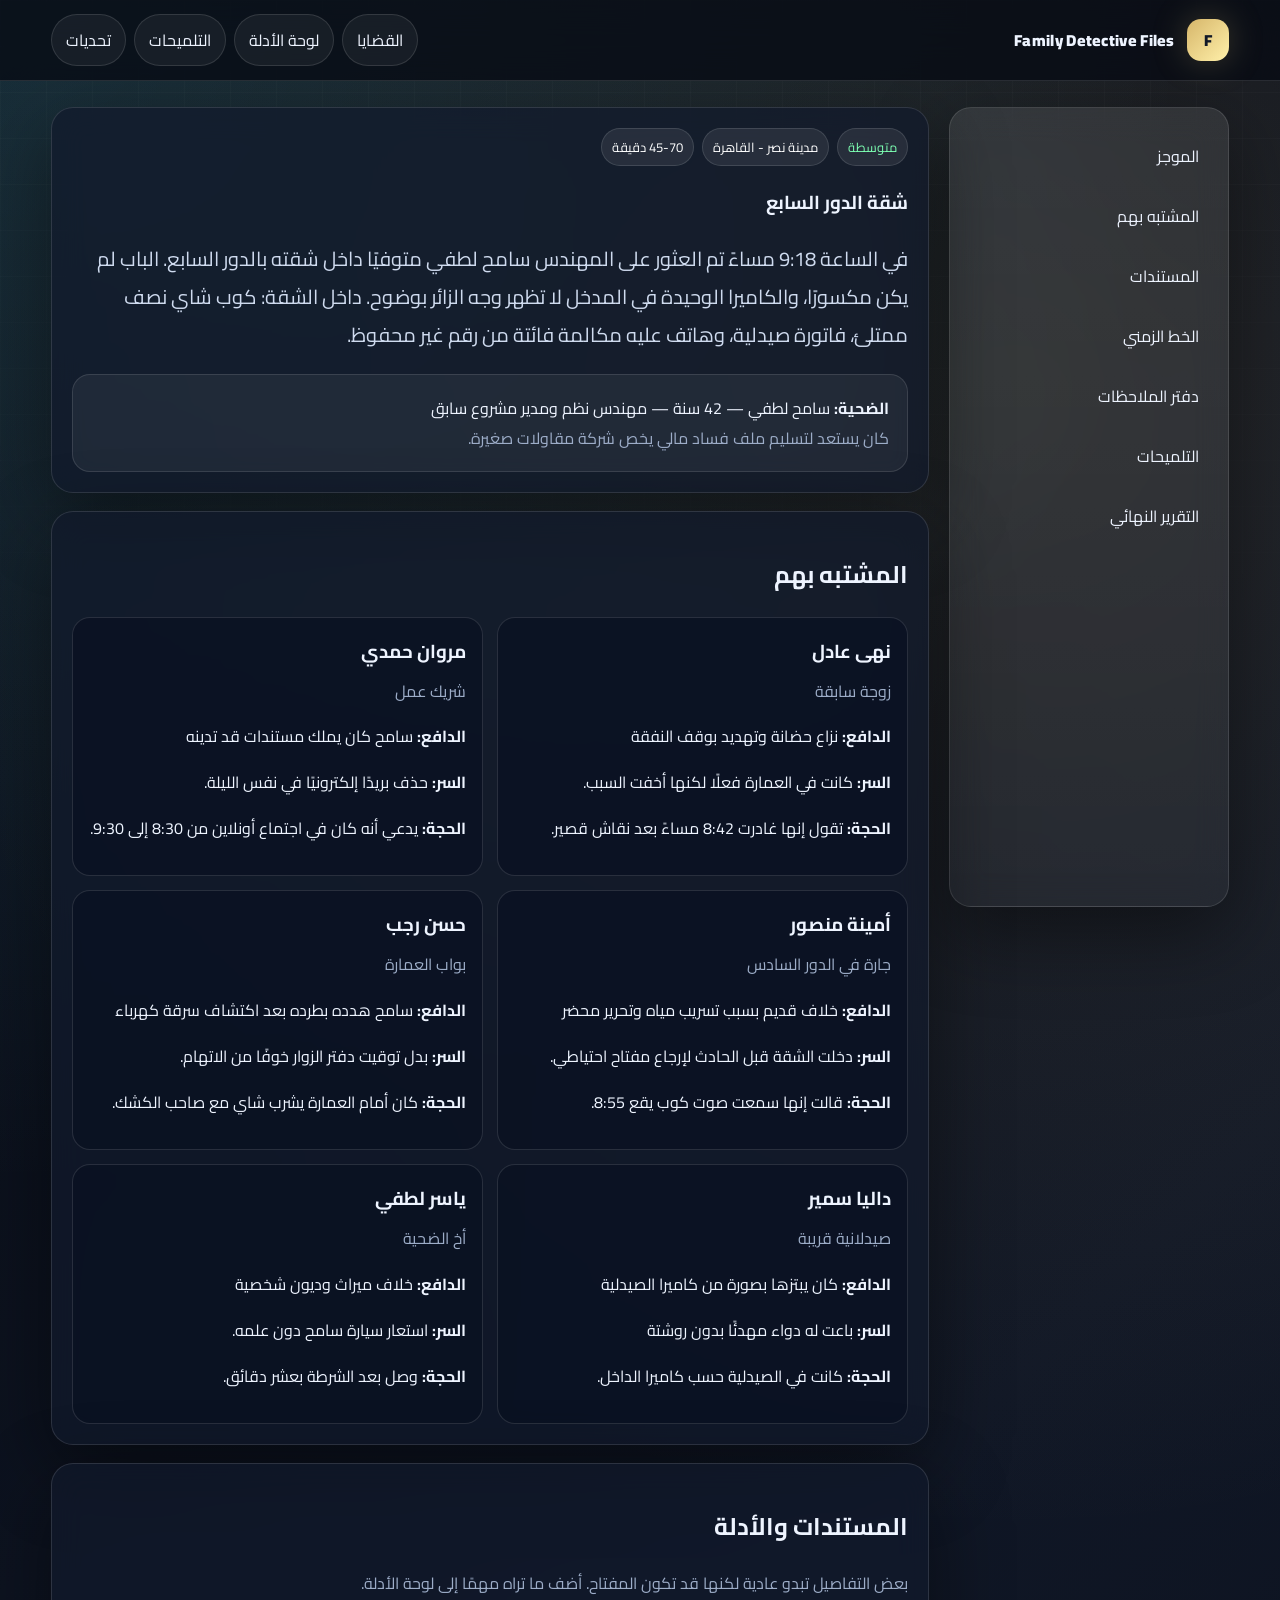
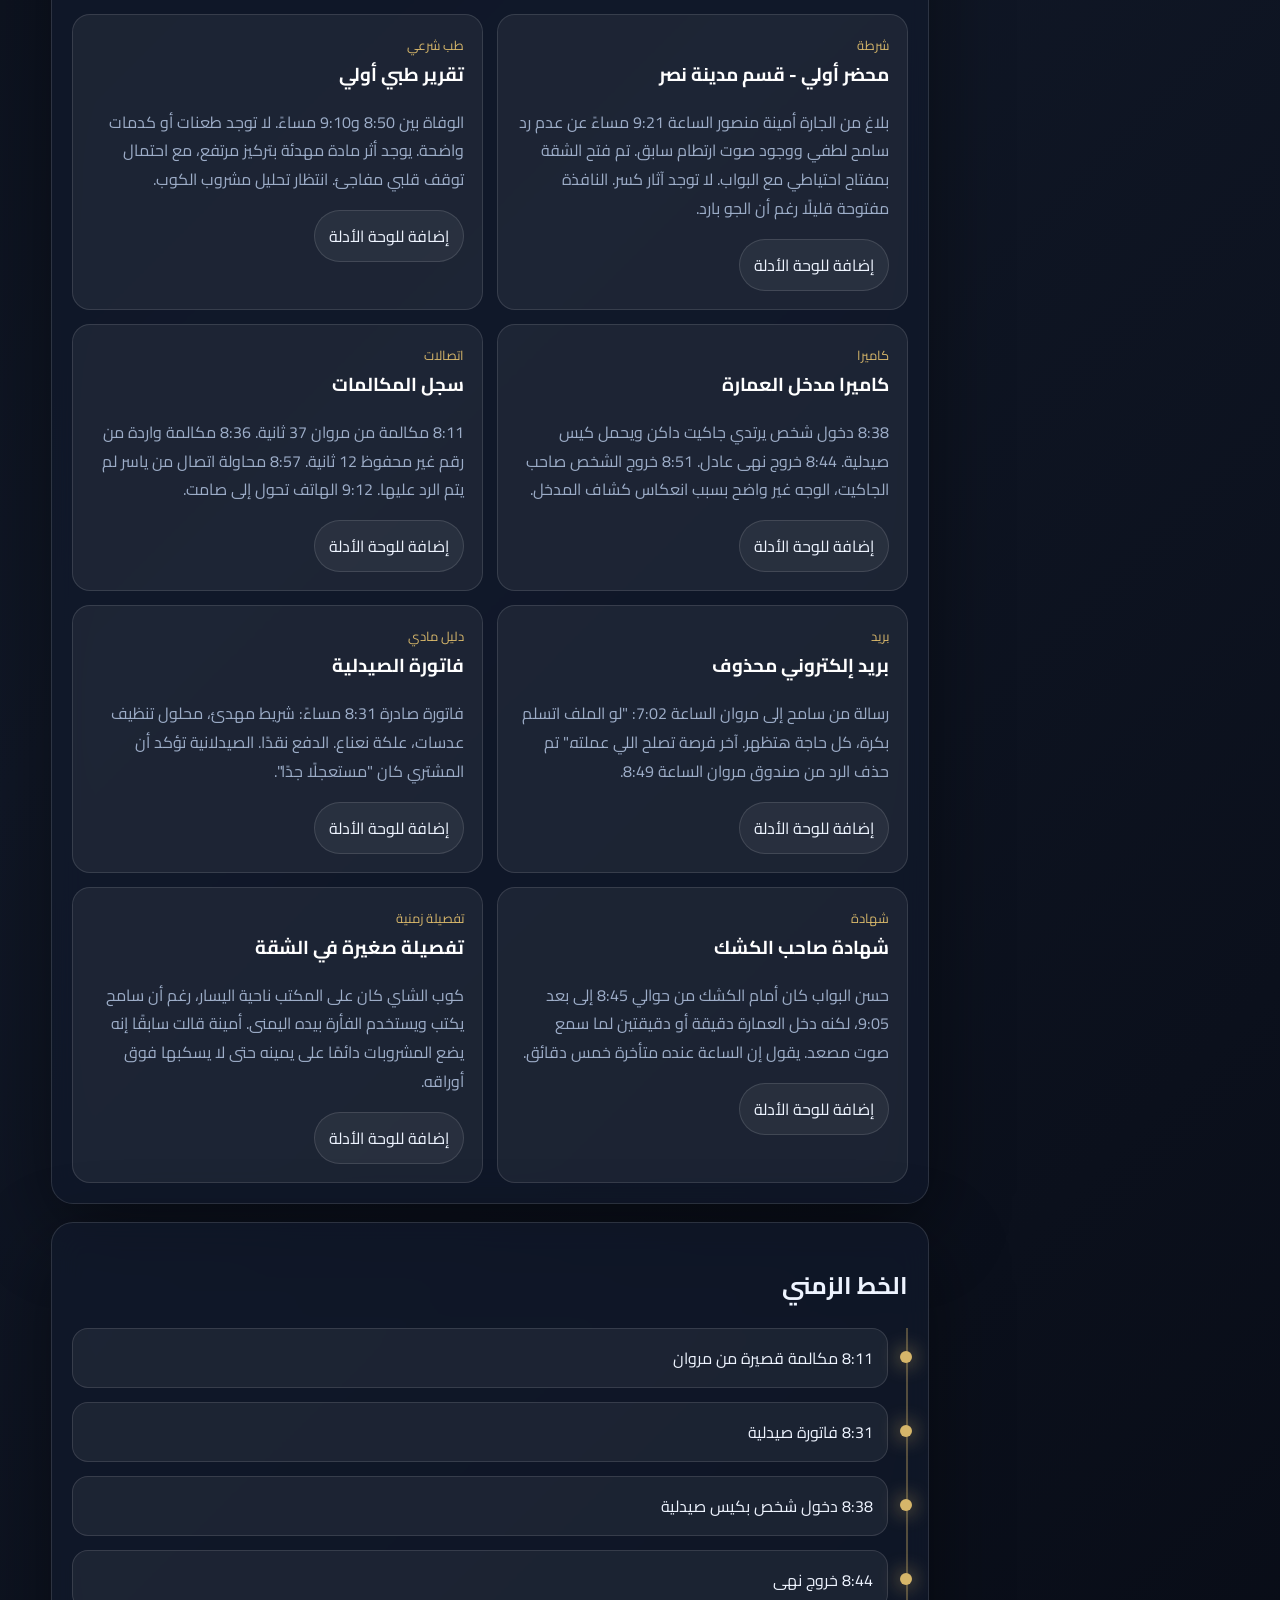
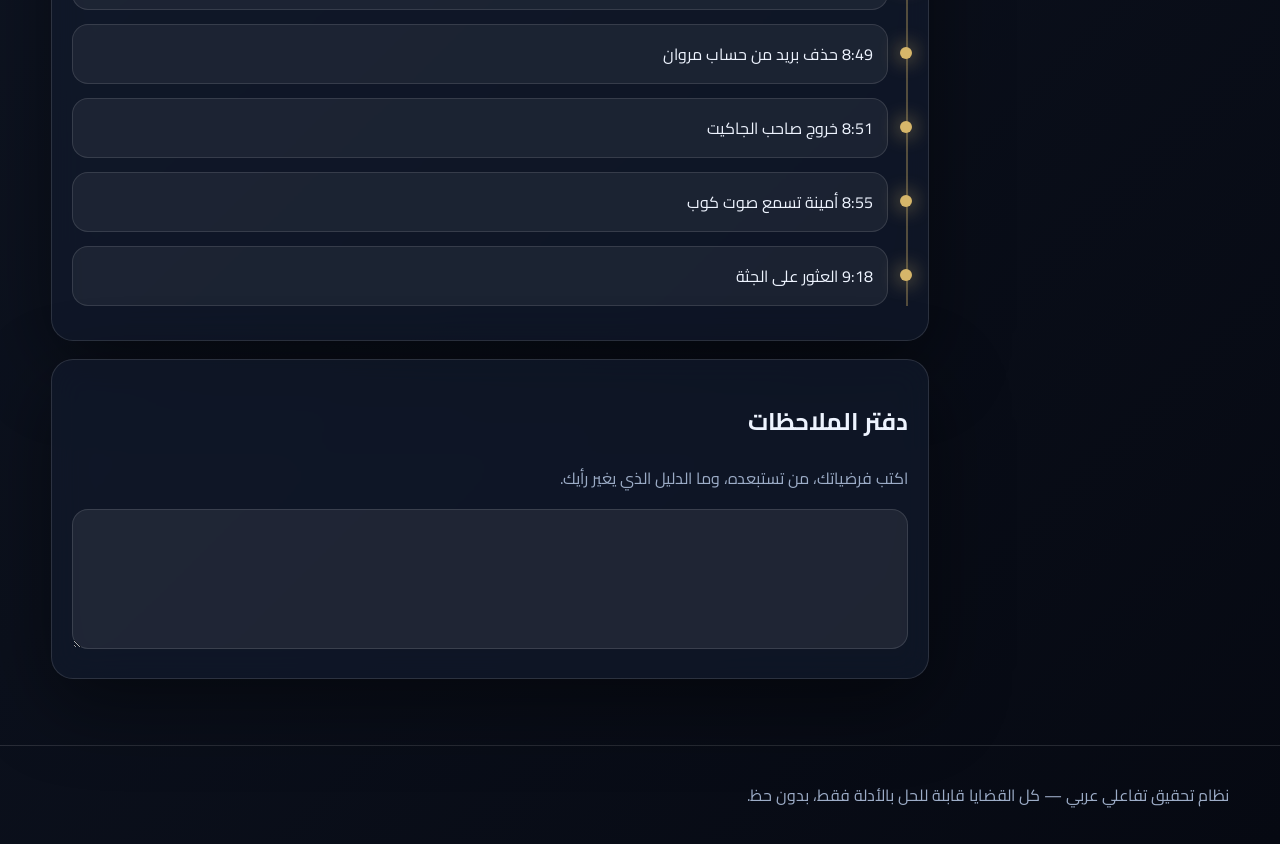
==== case.html @ 9407d714 "Add files via upload" ====
<!doctype html><html lang="ar" dir="rtl"><head><meta charset="utf-8"><meta name="viewport" content="width=device-width,initial-scale=1"><title>ملف القضية</title><link href="https://fonts.googleapis.com/css2?family=Cairo:wght@400;600;800;900&display=swap" rel="stylesheet"><link rel="stylesheet" href="css/style.css"></head><body><main class="container case-layout"><aside class="glass side"><a href="#brief">الموجز</a><a href="#suspects">المشتبه بهم</a><a href="#docs">المستندات</a><a href="#timeline">الخط الزمني</a><a href="#notes">دفتر الملاحظات</a><a id="hintLink" href="hints.html">التلميحات</a><a id="reportLink" href="final-report.html">التقرير النهائي</a></aside><section class="content" id="caseContent"></section></main><script src="js/cases-data.js"></script><script src="js/app.js"></script><script>
const c=getCase(); document.title=c.title; hintLink.href='hints.html?id='+c.id; reportLink.href='final-report.html?id='+c.id;
const notes=store.get('notes',{});
caseContent.innerHTML=`<section id="brief" class="glass card"><div class="pillrow"><span class="badge ${c.levelClass}">${c.level}</span><span class="badge">${c.location}</span><span class="badge">${c.duration}</span></div><h1>${c.title}</h1><p class="lead">${c.premise}</p><div class="doc"><b>الضحية:</b> ${c.victim.name} — ${c.victim.age} سنة — ${c.victim.job}<br><span class="muted">${c.victim.note}</span></div></section>
<section id="suspects" class="glass card"><h2>المشتبه بهم</h2><div class="suspects">${c.suspects.map(s=>`<div class="suspect"><h3>${s.name}</h3><div class="muted">${s.role}</div><p><b>الدافع:</b> ${s.motive}</p><p><b>السر:</b> ${s.secret}</p><p><b>الحجة:</b> ${s.alibi}</p></div>`).join('')}</div></section>
<section id="docs" class="glass card"><h2>المستندات والأدلة</h2><p class="muted">بعض التفاصيل تبدو عادية لكنها قد تكون المفتاح. أضف ما تراه مهمًا إلى لوحة الأدلة.</p><div class="doc-grid">${c.documents.map(d=>`<article class="doc"><div class="type">${typeLabel(d.type)}</div><h3>${d.title}</h3><p class="muted">${d.body}</p><button class="btn" onclick="addEvidence('${c.id}-${d.id}','${d.title.replaceAll("'","")}')">إضافة للوحة الأدلة</button></article>`).join('')}</div></section>
<section id="timeline" class="glass card"><h2>الخط الزمني</h2><div class="timeline">${c.timeline.map(t=>`<div class="titem">${t}</div>`).join('')}</div></section>
<section id="notes" class="glass card"><h2>دفتر الملاحظات</h2><p class="muted">اكتب فرضياتك، من تستبعده، وما الدليل الذي يغير رأيك.</p><textarea oninput="saveNote('${c.id}',this.value)">${notes[c.id]||''}</textarea></section>`;
</script></body></html>
---- css/style.css ----
:root{--bg:#070b14;--bg2:#0d1324;--panel:rgba(17,25,44,.72);--panel2:rgba(255,255,255,.06);--line:rgba(255,255,255,.12);--txt:#eef4ff;--muted:#9dadc8;--gold:#d6b66a;--cyan:#6ee7ff;--red:#ff6678;--green:#7dffb2;--violet:#a78bfa;--shadow:0 25px 80px rgba(0,0,0,.45);--r:22px}*{box-sizing:border-box}html{scroll-behavior:smooth}body{margin:0;font-family:'Cairo','Tajawal',system-ui,sans-serif;direction:rtl;background:radial-gradient(circle at top left,rgba(110,231,255,.16),transparent 28%),radial-gradient(circle at 80% 10%,rgba(214,182,106,.12),transparent 30%),linear-gradient(135deg,var(--bg),#101726 45%,#060912);color:var(--txt);min-height:100vh}body:before{content:"";position:fixed;inset:0;background-image:linear-gradient(rgba(255,255,255,.025) 1px,transparent 1px),linear-gradient(90deg,rgba(255,255,255,.025) 1px,transparent 1px);background-size:46px 46px;mask-image:linear-gradient(to bottom,black,transparent 85%);pointer-events:none}.container{width:min(1180px,92vw);margin:auto}.nav{position:sticky;top:0;z-index:20;backdrop-filter:blur(18px);background:rgba(7,11,20,.78);border-bottom:1px solid var(--line)}.navin{display:flex;align-items:center;justify-content:space-between;padding:14px 0}.brand{display:flex;gap:12px;align-items:center;font-weight:900;letter-spacing:.3px}.mark{width:42px;height:42px;border-radius:14px;background:linear-gradient(135deg,var(--gold),#fff0aa);color:#111827;display:grid;place-items:center;box-shadow:0 0 35px rgba(214,182,106,.25)}.links{display:flex;gap:8px;flex-wrap:wrap}.links a,.btn{color:var(--txt);text-decoration:none;border:1px solid var(--line);background:rgba(255,255,255,.055);padding:10px 14px;border-radius:999px;transition:.2s;display:inline-flex;gap:8px;align-items:center;cursor:pointer;font:inherit}.links a:hover,.btn:hover{transform:translateY(-2px);border-color:rgba(214,182,106,.55);background:rgba(214,182,106,.12)}.btn.primary{background:linear-gradient(135deg,#d6b66a,#f7e3a2);color:#111827;border:0;font-weight:900}.hero{padding:76px 0 42px;display:grid;grid-template-columns:1.08fr .92fr;gap:34px;align-items:center}.eyebrow{color:var(--gold);font-weight:900;margin-bottom:14px}.hero h1{font-size:clamp(38px,6vw,76px);line-height:1.05;margin:0 0 18px}.grad{background:linear-gradient(90deg,#fff,var(--gold),var(--cyan));-webkit-background-clip:text;background-clip:text;color:transparent}.lead{font-size:20px;color:#cfdbef;line-height:1.9}.actions{display:flex;gap:12px;flex-wrap:wrap;margin-top:26px}.hero-card,.glass{background:linear-gradient(180deg,rgba(255,255,255,.09),rgba(255,255,255,.045));border:1px solid var(--line);border-radius:var(--r);box-shadow:var(--shadow);backdrop-filter:blur(16px)}.hero-card{padding:24px;position:relative;overflow:hidden}.hero-card:after{content:"سري";position:absolute;left:20px;top:20px;color:rgba(255,102,120,.28);border:2px solid rgba(255,102,120,.25);padding:8px 18px;border-radius:8px;transform:rotate(-14deg);font-weight:900;font-size:28px}.casefile{padding:24px;border-radius:18px;background:#0b1222;border:1px solid var(--line)}.mini-grid{display:grid;grid-template-columns:repeat(3,1fr);gap:12px;margin-top:18px}.stat{padding:14px;border-radius:16px;background:rgba(255,255,255,.055);border:1px solid var(--line)}.stat b{display:block;color:var(--gold);font-size:24px}.section{padding:42px 0}.title{display:flex;align-items:end;justify-content:space-between;gap:18px;margin-bottom:20px}.title h2{font-size:34px;margin:0}.muted{color:var(--muted);line-height:1.8}.cards{display:grid;grid-template-columns:repeat(3,1fr);gap:18px}.card{position:relative;overflow:hidden;padding:20px;border-radius:var(--r);background:var(--panel);border:1px solid var(--line);box-shadow:var(--shadow)}.card img{width:100%;height:150px;object-fit:cover;border-radius:16px;border:1px solid var(--line);background:#111827}.badge{display:inline-flex;padding:6px 10px;border-radius:999px;border:1px solid var(--line);font-size:13px;color:#fff;background:rgba(255,255,255,.08)}.badge.medium{color:var(--green)}.badge.hard{color:var(--gold)}.badge.extreme{color:var(--red)}.case-layout{display:grid;grid-template-columns:280px 1fr;gap:20px;padding:26px 0}.side{position:sticky;top:82px;height:calc(100vh - 100px);overflow:auto;padding:16px}.side a{display:block;color:var(--txt);text-decoration:none;padding:12px;border-radius:14px;margin:4px 0;border:1px solid transparent}.side a:hover{background:rgba(255,255,255,.07);border-color:var(--line)}.content{display:grid;gap:18px}.doc-grid{display:grid;grid-template-columns:repeat(2,1fr);gap:14px}.doc{padding:18px;border-radius:18px;background:rgba(255,255,255,.055);border:1px solid var(--line)}.doc h3{margin:0 0 10px;color:#fff}.doc .type{color:var(--gold);font-size:13px}.suspects{display:grid;grid-template-columns:repeat(2,1fr);gap:14px}.suspect{padding:16px;border-radius:18px;background:rgba(10,18,34,.8);border:1px solid var(--line)}.suspect h3{margin:0 0 8px}.pillrow{display:flex;gap:8px;flex-wrap:wrap}.timeline{border-right:2px solid rgba(214,182,106,.35);padding-right:18px}.titem{position:relative;margin:14px 0;padding:14px;border-radius:16px;background:rgba(255,255,255,.055);border:1px solid var(--line)}.titem:before{content:"";position:absolute;right:-25px;top:22px;width:12px;height:12px;border-radius:50%;background:var(--gold);box-shadow:0 0 20px var(--gold)}.evidence-board{min-height:170px;border:1px dashed rgba(214,182,106,.45);border-radius:20px;padding:16px;background:rgba(214,182,106,.055)}.notearea,textarea,input,select{width:100%;background:rgba(255,255,255,.07);border:1px solid var(--line);border-radius:16px;color:var(--txt);padding:14px;font:inherit}textarea{min-height:140px;resize:vertical}.formgrid{display:grid;grid-template-columns:repeat(2,1fr);gap:14px}.result{padding:18px;border-radius:18px;margin-top:16px;display:none}.result.good{display:block;background:rgba(125,255,178,.11);border:1px solid rgba(125,255,178,.35)}.result.bad{display:block;background:rgba(255,102,120,.1);border:1px solid rgba(255,102,120,.35)}.hintbox{padding:20px;border-radius:18px;background:rgba(255,255,255,.055);border:1px solid var(--line);margin:12px 0}.footer{padding:34px 0;color:var(--muted);border-top:1px solid var(--line);margin-top:40px}.kbd{font-family:monospace;background:rgba(0,0,0,.35);padding:2px 7px;border-radius:8px;border:1px solid var(--line)}@media(max-width:900px){.hero,.case-layout{grid-template-columns:1fr}.cards,.doc-grid,.suspects,.formgrid{grid-template-columns:1fr}.side{position:relative;top:auto;height:auto}.links{display:none}.mini-grid{grid-template-columns:1fr}.hero{padding-top:42px}.card img{height:120px}}@media(max-width:520px){.container{width:94vw}.hero h1{font-size:36px}.lead{font-size:17px}.title{display:block}.actions .btn{width:100%;justify-content:center}.navin{gap:10px}.brand span:last-child{font-size:14px}.case-layout{padding-top:10px}.side{padding:10px}.card,.glass{border-radius:18px}}
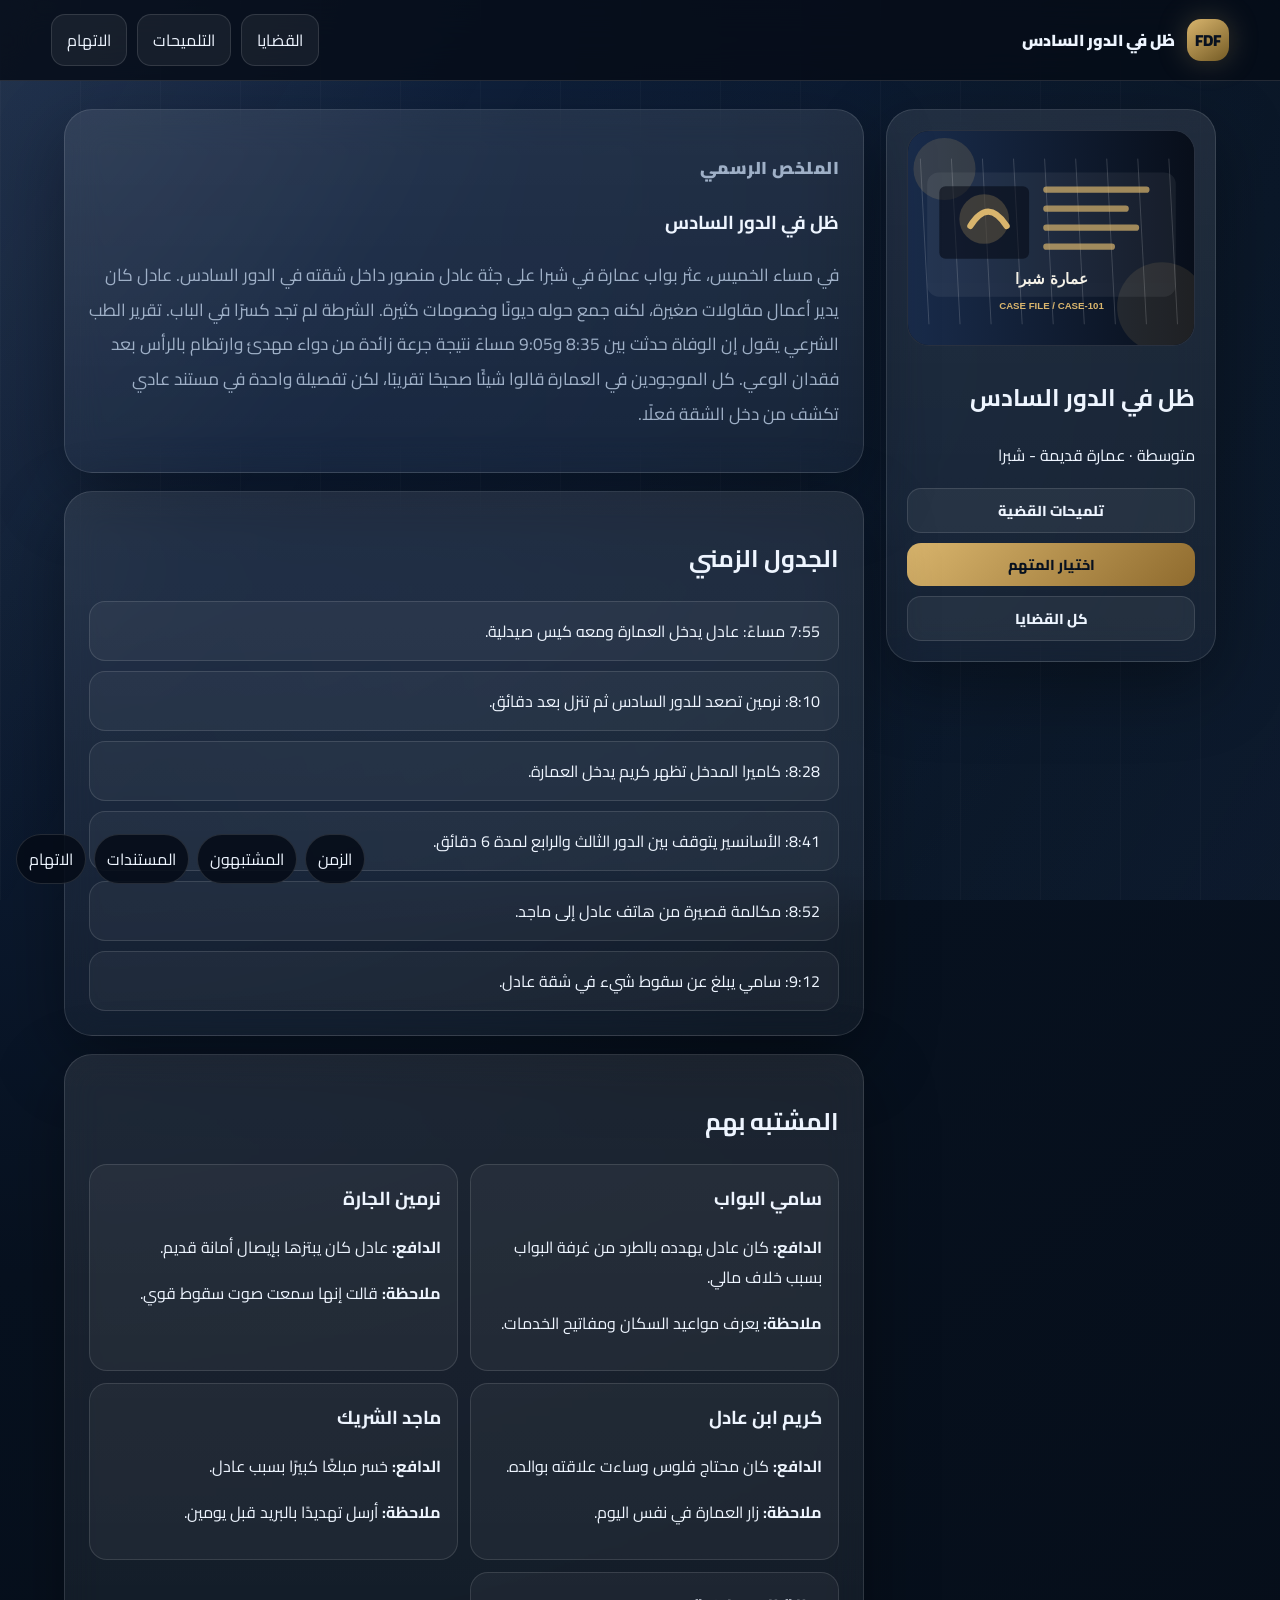
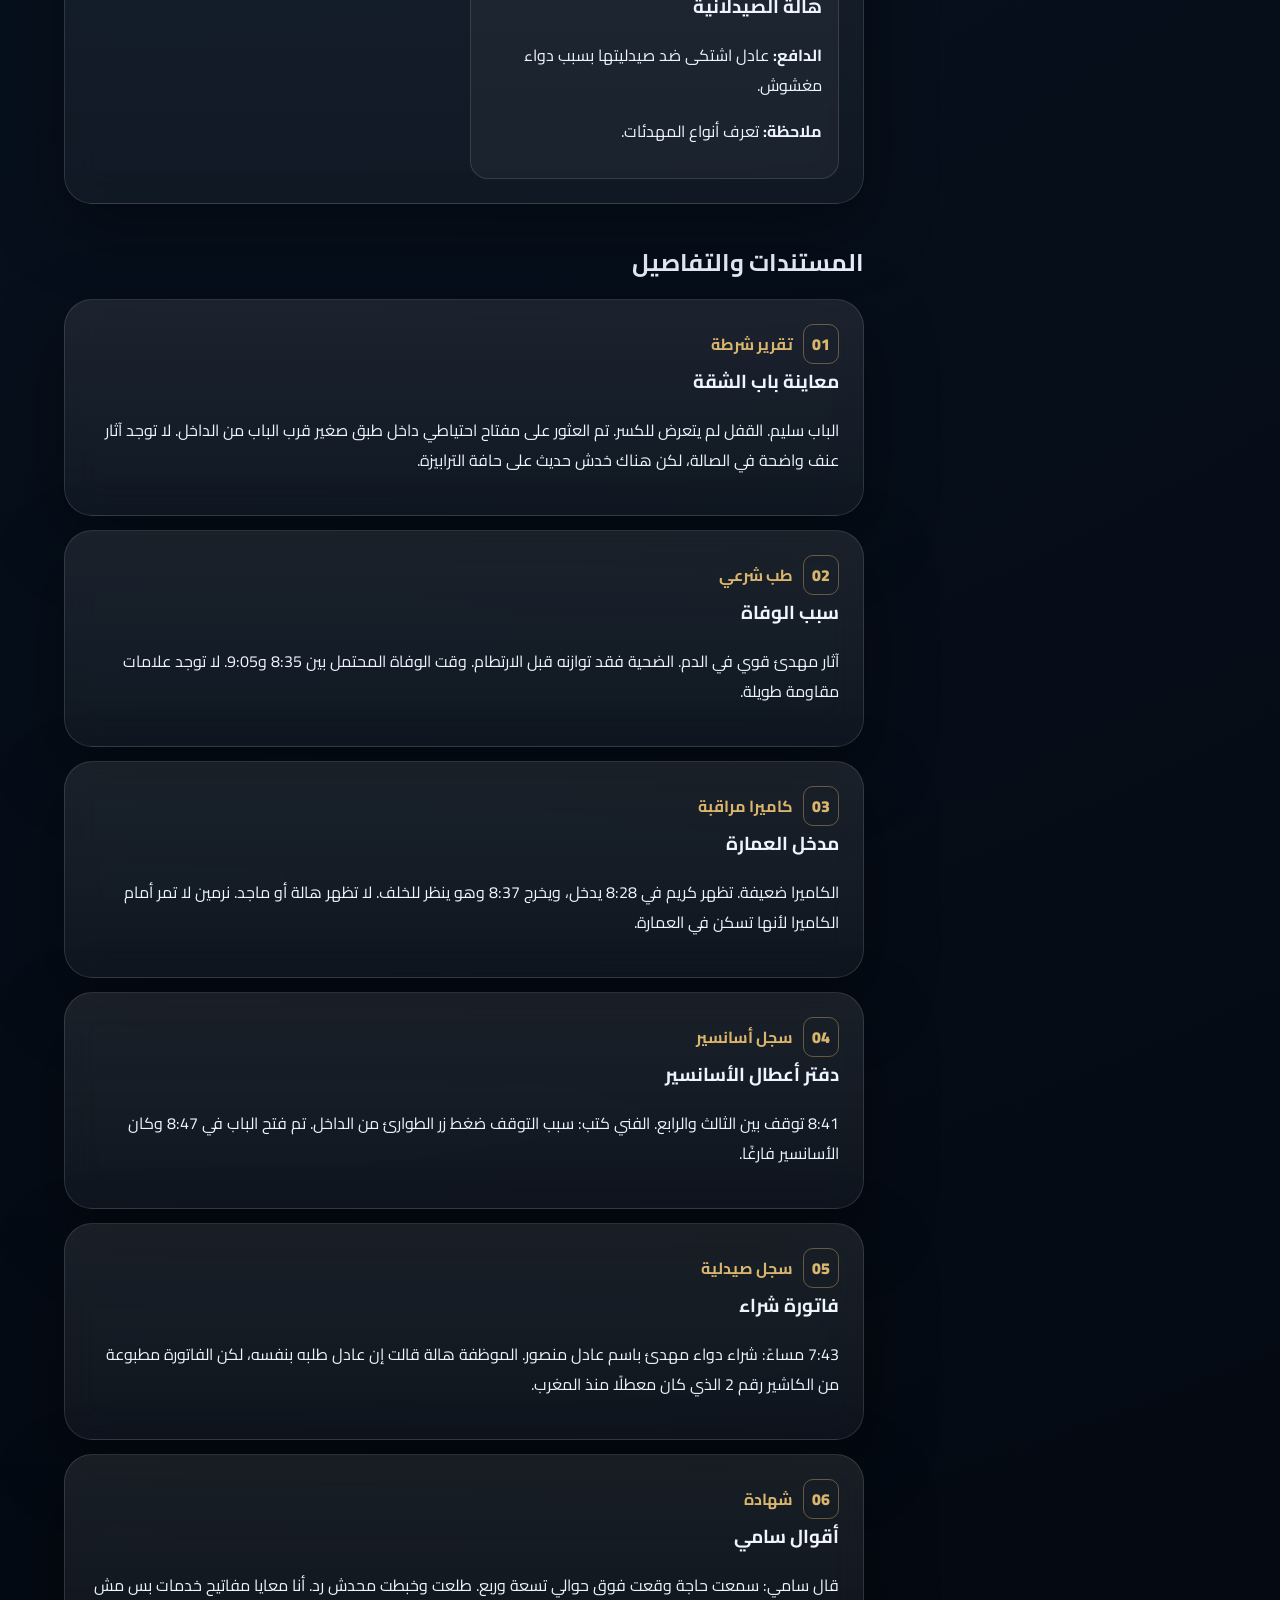
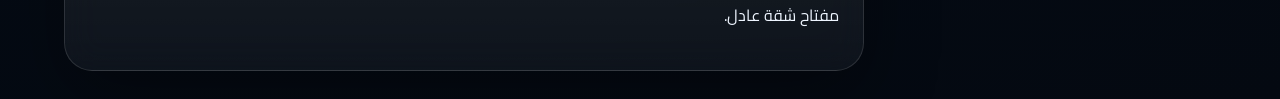
==== commit 7a04bf02: "Add files via upload" ====
--- a/case.html
+++ b/case.html
@@ -1,9 +1,13 @@
-<!doctype html><html lang="ar" dir="rtl"><head><meta charset="utf-8"><meta name="viewport" content="width=device-width,initial-scale=1"><title>ملف القضية</title><link href="https://fonts.googleapis.com/css2?family=Cairo:wght@400;600;800;900&display=swap" rel="stylesheet"><link rel="stylesheet" href="css/style.css"></head><body><main class="container case-layout"><aside class="glass side"><a href="#brief">الموجز</a><a href="#suspects">المشتبه بهم</a><a href="#docs">المستندات</a><a href="#timeline">الخط الزمني</a><a href="#notes">دفتر الملاحظات</a><a id="hintLink" href="hints.html">التلميحات</a><a id="reportLink" href="final-report.html">التقرير النهائي</a></aside><section class="content" id="caseContent"></section></main><script src="js/cases-data.js"></script><script src="js/app.js"></script><script>
-const c=getCase(); document.title=c.title; hintLink.href='hints.html?id='+c.id; reportLink.href='final-report.html?id='+c.id;
-const notes=store.get('notes',{});
-caseContent.innerHTML=`<section id="brief" class="glass card"><div class="pillrow"><span class="badge ${c.levelClass}">${c.level}</span><span class="badge">${c.location}</span><span class="badge">${c.duration}</span></div><h1>${c.title}</h1><p class="lead">${c.premise}</p><div class="doc"><b>الضحية:</b> ${c.victim.name} — ${c.victim.age} سنة — ${c.victim.job}<br><span class="muted">${c.victim.note}</span></div></section>
-<section id="suspects" class="glass card"><h2>المشتبه بهم</h2><div class="suspects">${c.suspects.map(s=>`<div class="suspect"><h3>${s.name}</h3><div class="muted">${s.role}</div><p><b>الدافع:</b> ${s.motive}</p><p><b>السر:</b> ${s.secret}</p><p><b>الحجة:</b> ${s.alibi}</p></div>`).join('')}</div></section>
-<section id="docs" class="glass card"><h2>المستندات والأدلة</h2><p class="muted">بعض التفاصيل تبدو عادية لكنها قد تكون المفتاح. أضف ما تراه مهمًا إلى لوحة الأدلة.</p><div class="doc-grid">${c.documents.map(d=>`<article class="doc"><div class="type">${typeLabel(d.type)}</div><h3>${d.title}</h3><p class="muted">${d.body}</p><button class="btn" onclick="addEvidence('${c.id}-${d.id}','${d.title.replaceAll("'","")}')">إضافة للوحة الأدلة</button></article>`).join('')}</div></section>
-<section id="timeline" class="glass card"><h2>الخط الزمني</h2><div class="timeline">${c.timeline.map(t=>`<div class="titem">${t}</div>`).join('')}</div></section>
-<section id="notes" class="glass card"><h2>دفتر الملاحظات</h2><p class="muted">اكتب فرضياتك، من تستبعده، وما الدليل الذي يغير رأيك.</p><textarea oninput="saveNote('${c.id}',this.value)">${notes[c.id]||''}</textarea></section>`;
-</script></body></html>
+<!doctype html><html lang="ar" dir="rtl"><head><meta charset="UTF-8"><meta name="viewport" content="width=device-width, initial-scale=1.0"><title>ملف القضية</title><link rel="stylesheet" href="css/style.css"></head><body>
+<header class="topbar"><a class="brand" href="index.html"><span class="seal">FDF</span><span id="caseTopTitle">ملف قضية</span></a><nav><a href="cases.html">القضايا</a><a id="topHints" href="hints.html">التلميحات</a><a id="topReport" href="final-report.html">الاتهام</a></nav></header>
+<main class="case-layout">
+  <aside class="side glass"><img id="caseImage" class="case-photo" alt="صورة القضية"><h2 id="caseTitle"></h2><p id="caseMeta"></p><div class="quick-links"><a id="hintsLink" class="btn small">تلميحات القضية</a><a id="reportLink" class="btn primary small">اختيار المتهم</a><a href="cases.html" class="btn small">كل القضايا</a></div></aside>
+  <section class="case-content">
+    <article class="glass case-summary"><p class="kicker">الملخص الرسمي</p><h1 id="caseName"></h1><p id="caseStory"></p></article>
+    <div id="timeline" class="glass block"></div>
+    <div id="suspects" class="glass block"></div>
+    <div id="documents" class="documents"></div>
+  </section>
+</main>
+<div class="floating-nav"><a href="#timeline">الزمن</a><a href="#suspects">المشتبهون</a><a href="#documents">المستندات</a><a id="floatReport">الاتهام</a></div>
+<script src="js/cases-data.js"></script><script src="js/app.js"></script></body></html>
--- a/css/style.css
+++ b/css/style.css
@@ -1 +1,4 @@
-:root{--bg:#070b14;--bg2:#0d1324;--panel:rgba(17,25,44,.72);--panel2:rgba(255,255,255,.06);--line:rgba(255,255,255,.12);--txt:#eef4ff;--muted:#9dadc8;--gold:#d6b66a;--cyan:#6ee7ff;--red:#ff6678;--green:#7dffb2;--violet:#a78bfa;--shadow:0 25px 80px rgba(0,0,0,.45);--r:22px}*{box-sizing:border-box}html{scroll-behavior:smooth}body{margin:0;font-family:'Cairo','Tajawal',system-ui,sans-serif;direction:rtl;background:radial-gradient(circle at top left,rgba(110,231,255,.16),transparent 28%),radial-gradient(circle at 80% 10%,rgba(214,182,106,.12),transparent 30%),linear-gradient(135deg,var(--bg),#101726 45%,#060912);color:var(--txt);min-height:100vh}body:before{content:"";position:fixed;inset:0;background-image:linear-gradient(rgba(255,255,255,.025) 1px,transparent 1px),linear-gradient(90deg,rgba(255,255,255,.025) 1px,transparent 1px);background-size:46px 46px;mask-image:linear-gradient(to bottom,black,transparent 85%);pointer-events:none}.container{width:min(1180px,92vw);margin:auto}.nav{position:sticky;top:0;z-index:20;backdrop-filter:blur(18px);background:rgba(7,11,20,.78);border-bottom:1px solid var(--line)}.navin{display:flex;align-items:center;justify-content:space-between;padding:14px 0}.brand{display:flex;gap:12px;align-items:center;font-weight:900;letter-spacing:.3px}.mark{width:42px;height:42px;border-radius:14px;background:linear-gradient(135deg,var(--gold),#fff0aa);color:#111827;display:grid;place-items:center;box-shadow:0 0 35px rgba(214,182,106,.25)}.links{display:flex;gap:8px;flex-wrap:wrap}.links a,.btn{color:var(--txt);text-decoration:none;border:1px solid var(--line);background:rgba(255,255,255,.055);padding:10px 14px;border-radius:999px;transition:.2s;display:inline-flex;gap:8px;align-items:center;cursor:pointer;font:inherit}.links a:hover,.btn:hover{transform:translateY(-2px);border-color:rgba(214,182,106,.55);background:rgba(214,182,106,.12)}.btn.primary{background:linear-gradient(135deg,#d6b66a,#f7e3a2);color:#111827;border:0;font-weight:900}.hero{padding:76px 0 42px;display:grid;grid-template-columns:1.08fr .92fr;gap:34px;align-items:center}.eyebrow{color:var(--gold);font-weight:900;margin-bottom:14px}.hero h1{font-size:clamp(38px,6vw,76px);line-height:1.05;margin:0 0 18px}.grad{background:linear-gradient(90deg,#fff,var(--gold),var(--cyan));-webkit-background-clip:text;background-clip:text;color:transparent}.lead{font-size:20px;color:#cfdbef;line-height:1.9}.actions{display:flex;gap:12px;flex-wrap:wrap;margin-top:26px}.hero-card,.glass{background:linear-gradient(180deg,rgba(255,255,255,.09),rgba(255,255,255,.045));border:1px solid var(--line);border-radius:var(--r);box-shadow:var(--shadow);backdrop-filter:blur(16px)}.hero-card{padding:24px;position:relative;overflow:hidden}.hero-card:after{content:"سري";position:absolute;left:20px;top:20px;color:rgba(255,102,120,.28);border:2px solid rgba(255,102,120,.25);padding:8px 18px;border-radius:8px;transform:rotate(-14deg);font-weight:900;font-size:28px}.casefile{padding:24px;border-radius:18px;background:#0b1222;border:1px solid var(--line)}.mini-grid{display:grid;grid-template-columns:repeat(3,1fr);gap:12px;margin-top:18px}.stat{padding:14px;border-radius:16px;background:rgba(255,255,255,.055);border:1px solid var(--line)}.stat b{display:block;color:var(--gold);font-size:24px}.section{padding:42px 0}.title{display:flex;align-items:end;justify-content:space-between;gap:18px;margin-bottom:20px}.title h2{font-size:34px;margin:0}.muted{color:var(--muted);line-height:1.8}.cards{display:grid;grid-template-columns:repeat(3,1fr);gap:18px}.card{position:relative;overflow:hidden;padding:20px;border-radius:var(--r);background:var(--panel);border:1px solid var(--line);box-shadow:var(--shadow)}.card img{width:100%;height:150px;object-fit:cover;border-radius:16px;border:1px solid var(--line);background:#111827}.badge{display:inline-flex;padding:6px 10px;border-radius:999px;border:1px solid var(--line);font-size:13px;color:#fff;background:rgba(255,255,255,.08)}.badge.medium{color:var(--green)}.badge.hard{color:var(--gold)}.badge.extreme{color:var(--red)}.case-layout{display:grid;grid-template-columns:280px 1fr;gap:20px;padding:26px 0}.side{position:sticky;top:82px;height:calc(100vh - 100px);overflow:auto;padding:16px}.side a{display:block;color:var(--txt);text-decoration:none;padding:12px;border-radius:14px;margin:4px 0;border:1px solid transparent}.side a:hover{background:rgba(255,255,255,.07);border-color:var(--line)}.content{display:grid;gap:18px}.doc-grid{display:grid;grid-template-columns:repeat(2,1fr);gap:14px}.doc{padding:18px;border-radius:18px;background:rgba(255,255,255,.055);border:1px solid var(--line)}.doc h3{margin:0 0 10px;color:#fff}.doc .type{color:var(--gold);font-size:13px}.suspects{display:grid;grid-template-columns:repeat(2,1fr);gap:14px}.suspect{padding:16px;border-radius:18px;background:rgba(10,18,34,.8);border:1px solid var(--line)}.suspect h3{margin:0 0 8px}.pillrow{display:flex;gap:8px;flex-wrap:wrap}.timeline{border-right:2px solid rgba(214,182,106,.35);padding-right:18px}.titem{position:relative;margin:14px 0;padding:14px;border-radius:16px;background:rgba(255,255,255,.055);border:1px solid var(--line)}.titem:before{content:"";position:absolute;right:-25px;top:22px;width:12px;height:12px;border-radius:50%;background:var(--gold);box-shadow:0 0 20px var(--gold)}.evidence-board{min-height:170px;border:1px dashed rgba(214,182,106,.45);border-radius:20px;padding:16px;background:rgba(214,182,106,.055)}.notearea,textarea,input,select{width:100%;background:rgba(255,255,255,.07);border:1px solid var(--line);border-radius:16px;color:var(--txt);padding:14px;font:inherit}textarea{min-height:140px;resize:vertical}.formgrid{display:grid;grid-template-columns:repeat(2,1fr);gap:14px}.result{padding:18px;border-radius:18px;margin-top:16px;display:none}.result.good{display:block;background:rgba(125,255,178,.11);border:1px solid rgba(125,255,178,.35)}.result.bad{display:block;background:rgba(255,102,120,.1);border:1px solid rgba(255,102,120,.35)}.hintbox{padding:20px;border-radius:18px;background:rgba(255,255,255,.055);border:1px solid var(--line);margin:12px 0}.footer{padding:34px 0;color:var(--muted);border-top:1px solid var(--line);margin-top:40px}.kbd{font-family:monospace;background:rgba(0,0,0,.35);padding:2px 7px;border-radius:8px;border:1px solid var(--line)}@media(max-width:900px){.hero,.case-layout{grid-template-columns:1fr}.cards,.doc-grid,.suspects,.formgrid{grid-template-columns:1fr}.side{position:relative;top:auto;height:auto}.links{display:none}.mini-grid{grid-template-columns:1fr}.hero{padding-top:42px}.card img{height:120px}}@media(max-width:520px){.container{width:94vw}.hero h1{font-size:36px}.lead{font-size:17px}.title{display:block}.actions .btn{width:100%;justify-content:center}.navin{gap:10px}.brand span:last-child{font-size:14px}.case-layout{padding-top:10px}.side{padding:10px}.card,.glass{border-radius:18px}}
+@import url('https://fonts.googleapis.com/css2?family=Cairo:wght@400;600;700;900&display=swap');
+:root{--bg:#07111f;--panel:rgba(15,27,47,.78);--panel2:rgba(255,255,255,.06);--line:rgba(255,255,255,.12);--text:#eef5ff;--muted:#9fb0c7;--gold:#d9b56d;--blue:#68a7ff;--bad:#ff6b6b;--good:#62d39c;--shadow:0 24px 70px rgba(0,0,0,.35)}
+*{box-sizing:border-box}html{scroll-behavior:smooth}body{margin:0;font-family:Cairo,system-ui;background:radial-gradient(circle at top left,#14294c 0,#07111f 36%,#040911 100%);color:var(--text);min-height:100vh}body:before{content:"";position:fixed;inset:0;background:linear-gradient(120deg,rgba(217,181,109,.08),transparent 30%,rgba(104,167,255,.07)),repeating-linear-gradient(90deg,rgba(255,255,255,.025) 0 1px,transparent 1px 80px);pointer-events:none}.topbar{position:sticky;top:0;z-index:20;display:flex;align-items:center;justify-content:space-between;padding:14px 4vw;background:rgba(5,12,23,.82);backdrop-filter:blur(18px);border-bottom:1px solid var(--line)}a{color:inherit;text-decoration:none}.brand{display:flex;gap:12px;align-items:center;font-weight:900}.seal{display:inline-grid;place-items:center;width:42px;height:42px;border-radius:14px;background:linear-gradient(145deg,#d9b56d,#745b25);color:#08111f;box-shadow:0 0 30px rgba(217,181,109,.25)}nav{display:flex;gap:10px;flex-wrap:wrap}nav a,.btn{border:1px solid var(--line);background:var(--panel2);padding:10px 15px;border-radius:14px;color:var(--text);transition:.2s}.btn{display:inline-flex;align-items:center;justify-content:center;gap:8px;font-weight:800;cursor:pointer}.btn:hover,nav a:hover{transform:translateY(-2px);border-color:rgba(217,181,109,.55)}.primary{background:linear-gradient(135deg,#d9b56d,#8f6b2e);color:#07111f;border:0}.small{padding:8px 12px;font-size:.9rem}.full{width:100%;margin-top:16px}.glass{background:linear-gradient(180deg,rgba(255,255,255,.09),rgba(255,255,255,.045));border:1px solid var(--line);box-shadow:var(--shadow);backdrop-filter:blur(18px);border-radius:28px}.hero{display:grid;grid-template-columns:1.35fr .65fr;gap:24px;padding:70px 5vw 30px;align-items:stretch}.hero-card{padding:46px}.hero h1,.page h1{font-size:clamp(2.1rem,6vw,5rem);line-height:1.12;margin:10px 0}.hero p,.page-head p,.case-summary p{color:var(--muted);font-size:1.08rem;line-height:2}.kicker{color:var(--gold);font-weight:900;letter-spacing:.5px}.hero-actions{display:flex;gap:12px;flex-wrap:wrap;margin-top:26px}.dashboard{padding:28px;display:grid;gap:14px}.dashboard h2{margin:0}.stat{padding:18px;border:1px solid var(--line);border-radius:20px;background:rgba(255,255,255,.05)}.stat b{display:block;color:var(--gold);font-size:1.5rem}.stat span{color:var(--muted)}.wide,.page{margin:28px 5vw;padding:32px}.intro{margin-top:10px}.features{display:grid;grid-template-columns:repeat(4,1fr);gap:14px}.features article,.mini{padding:20px;border-radius:22px;background:rgba(255,255,255,.045);border:1px solid var(--line)}footer{text-align:center;color:var(--muted);padding:30px}.page-head{display:flex;justify-content:space-between;gap:20px;align-items:end;margin-bottom:24px}.page-head h1{font-size:clamp(1.8rem,4vw,3.5rem)}.case-grid{display:grid;grid-template-columns:repeat(2,1fr);gap:20px}.case-card{display:grid;grid-template-columns:180px 1fr;gap:18px;padding:18px;overflow:hidden}.case-card img,.case-photo{width:100%;border-radius:22px;border:1px solid var(--line);background:#0b1526}.badge{display:inline-flex;padding:6px 10px;border-radius:999px;color:#06101f;background:var(--gold);font-weight:900}.muted{color:var(--muted)}.case-layout{display:grid;grid-template-columns:330px 1fr;gap:22px;padding:28px 5vw}.side{position:sticky;top:90px;align-self:start;padding:20px}.case-photo{aspect-ratio:16/12;object-fit:cover}.quick-links{display:grid;gap:10px;margin-top:18px}.case-content{display:grid;gap:18px}.case-summary,.block,.doc{padding:24px}.timeline{display:grid;gap:10px;padding:0;margin:0;list-style:none}.timeline li{padding:14px 18px;border:1px solid var(--line);border-radius:16px;background:rgba(255,255,255,.045)}.suspects{display:grid;grid-template-columns:repeat(2,1fr);gap:12px}.suspects article{padding:16px;border:1px solid var(--line);border-radius:18px;background:rgba(255,255,255,.045)}.suspects h3,.doc h3{margin:0 0 8px}.documents{display:grid;gap:14px}.section-title{margin:18px 0 0}.doc-head{display:flex;gap:10px;align-items:center;color:var(--gold)}.doc-head span{font-weight:900;border:1px solid rgba(217,181,109,.4);border-radius:10px;padding:4px 8px}.floating-nav{position:fixed;left:16px;bottom:16px;z-index:30;display:flex;gap:8px;flex-wrap:wrap;max-width:90vw}.floating-nav a{background:rgba(5,12,23,.88);border:1px solid var(--line);border-radius:999px;padding:9px 12px}.hints-panel{display:grid;gap:16px}.hint-case{padding:20px}.hint-head{display:flex;justify-content:space-between;gap:12px;align-items:center}.hint-case details{border:1px solid var(--line);border-radius:16px;background:rgba(255,255,255,.045);padding:12px 16px;margin:8px 0}.hint-case summary{cursor:pointer;font-weight:900;color:var(--gold)}.narrow{max-width:780px;margin-inline:auto}.report-box{padding:30px}select{width:100%;padding:15px 16px;border-radius:16px;border:1px solid var(--line);background:#0b1628;color:var(--text);font-family:inherit;font-size:1rem}.result-box{margin-top:18px;padding:18px;border-radius:20px;border:1px solid var(--line);display:none}.result-box.success,.result-box.fail{display:block}.success{background:rgba(98,211,156,.12);border-color:rgba(98,211,156,.45)}.fail{background:rgba(255,107,107,.12);border-color:rgba(255,107,107,.45)}
+@media(max-width:900px){.hero,.case-layout,.case-grid{grid-template-columns:1fr}.features,.suspects{grid-template-columns:1fr}.side{position:relative;top:auto}.page-head{display:block}.case-card{grid-template-columns:1fr}.topbar{align-items:flex-start;gap:12px;flex-direction:column}.hero{padding-top:34px}.hero-card{padding:28px}.wide,.page{margin:16px 4vw;padding:20px}.case-layout{padding:18px 4vw}.floating-nav{left:8px;right:8px;justify-content:center}.floating-nav a{font-size:.85rem;padding:8px 10px}}
